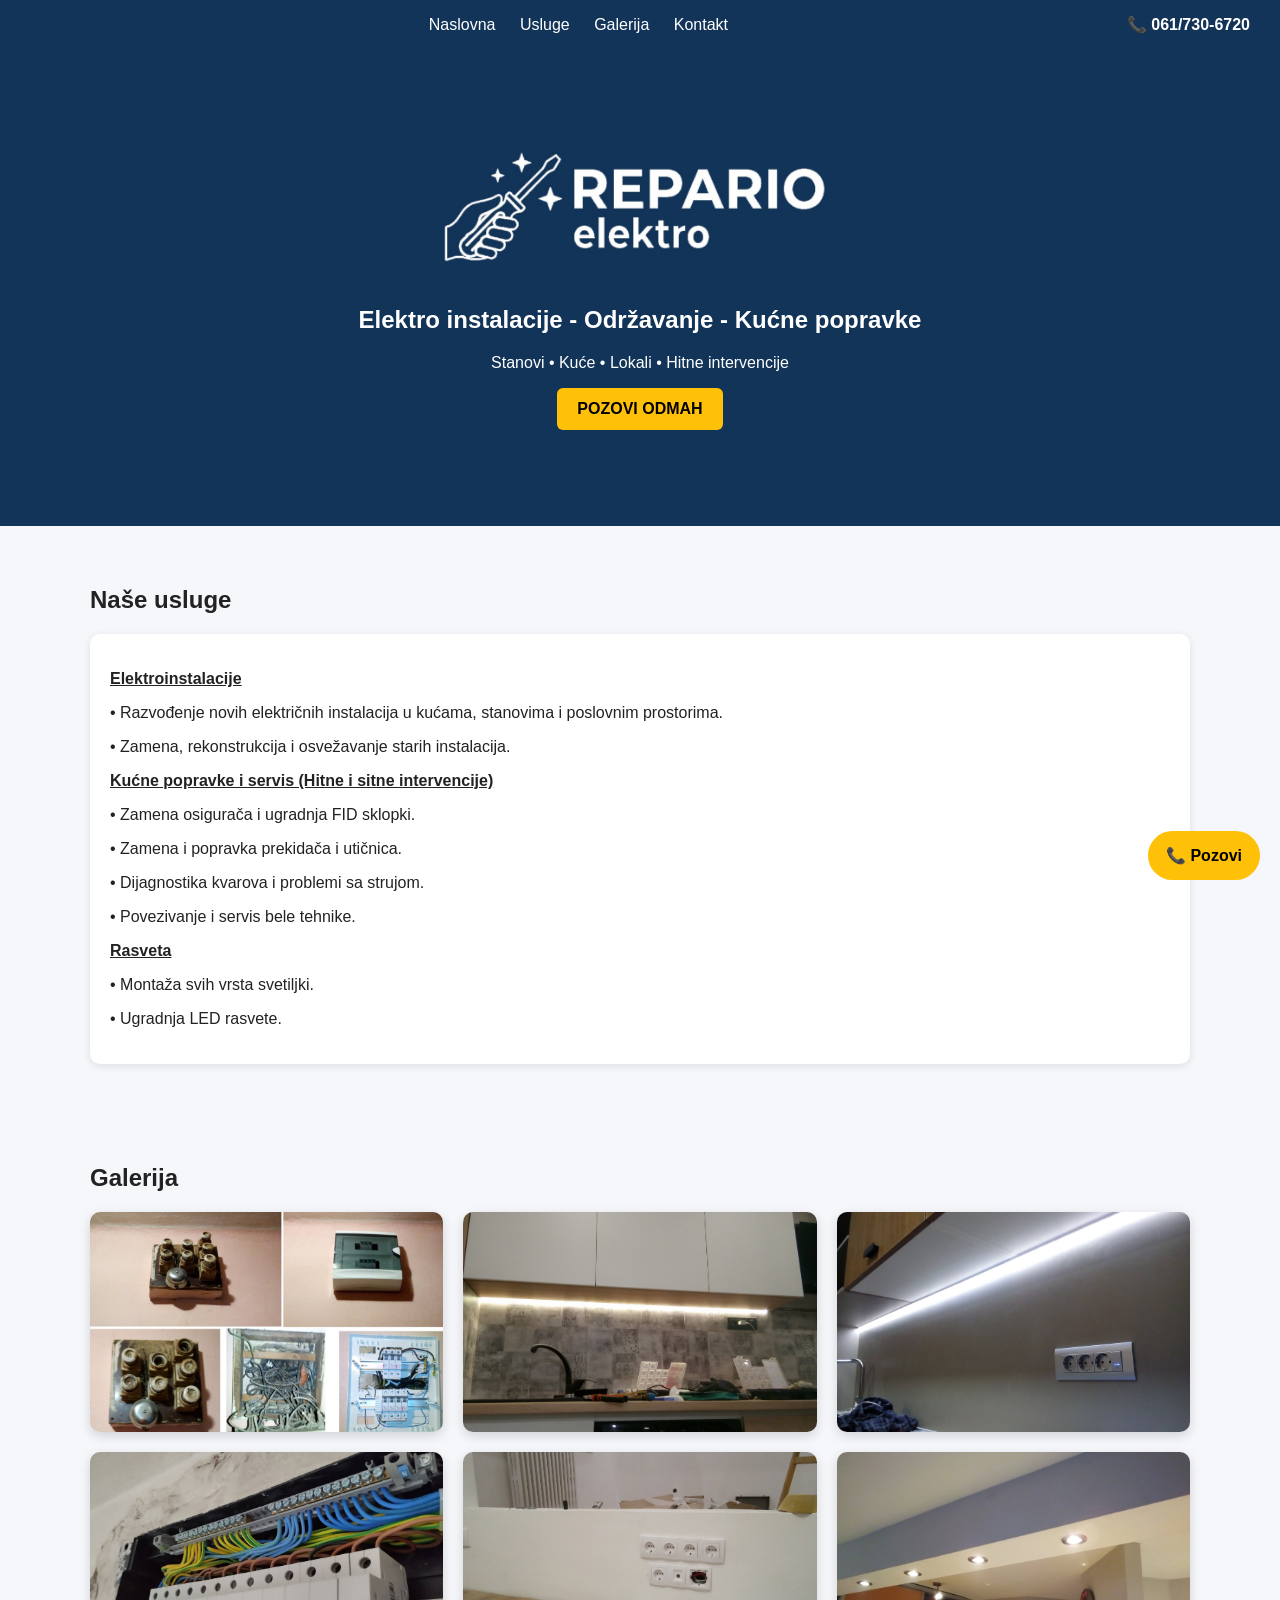
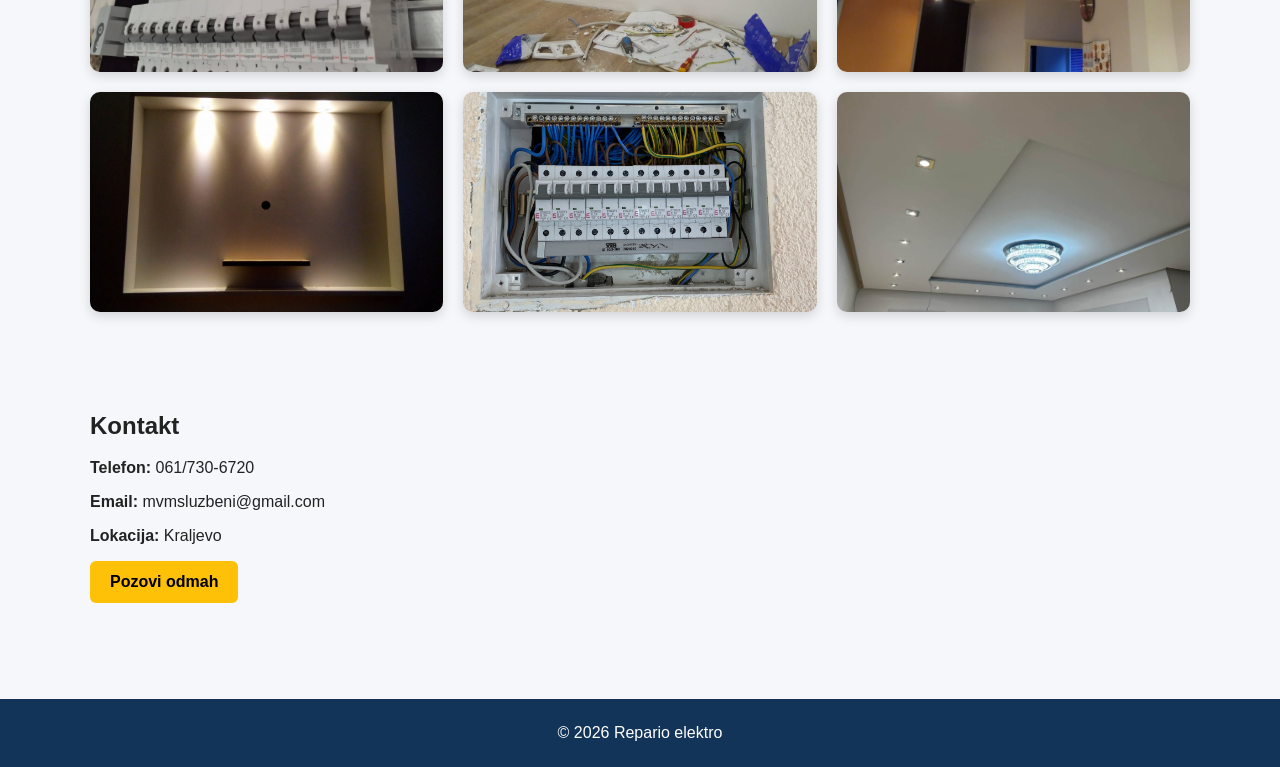
==== index.html @ f920d330 "Add files via upload" ====
<!DOCTYPE html>
<html lang="sr">
<head>
    <meta charset="utf-8">
    <meta name="viewport" content="width=device-width, initial-scale=1">
    <title>Repario elektro</title>
    <link rel="stylesheet" href="css/style.css">
</head>

<body>

<header>
    <div class="logo"></div>

    <nav>
        <a href="#pocetna">Naslovna</a>
        <a href="#usluge">Usluge</a>
        <a href="#galerija">Galerija</a>
        <a href="#kontakt">Kontakt</a>
    </nav>

    <div class="phone">
        <b>📞 061/730-6720</b>
    </div>
</header>

<section id="pocetna" class="hero">
    <img src="img/logo2.jpg" alt="Repario elektro logo" width="400">
    <h1>Elektro instalacije - Održavanje - Kućne popravke</h1>
    <p>Stanovi • Kuće • Lokali • Hitne intervencije</p>
    <p>
        <a class="btn" href="tel:+381617306720">POZOVI ODMAH</a>
    </p>
</section>

<section id="usluge" class="container">
    <h2>Naše usluge</h2>

    <div class="card">
        <p><u><b>Elektroinstalacije</b></u></p>
        <p>• Razvođenje novih električnih instalacija u kućama, stanovima i poslovnim prostorima.</p>
        <p>• Zamena, rekonstrukcija i osvežavanje starih instalacija.</p>

        <p><u><b>Kućne popravke i servis (Hitne i sitne intervencije)</b></u></p>
        <p>• Zamena osigurača i ugradnja FID sklopki.</p>
        <p>• Zamena i popravka prekidača i utičnica.</p>
        <p>• Dijagnostika kvarova i problemi sa strujom.</p>
        <p>• Povezivanje i servis bele tehnike.</p>

        <p><u><b>Rasveta</b></u></p>
        <p>• Montaža svih vrsta svetiljki.</p>
        <p>• Ugradnja LED rasvete.</p>
    </div>

    <div class="cards"></div>
</section>

<section id="galerija" class="container">
    <h2>Galerija</h2>

    <div class="gallery">
        <a href="img/Image (4).jpg" class="glightbox"><img src="img/Image (4).jpg" alt=""></a>
        <a href="img/Image (3).jpg" class="glightbox"><img src="img/Image (3).jpg" alt=""></a>
        <a href="img/Image (6).jpg" class="glightbox"><img src="img/Image (6).jpg" alt=""></a>
        <a href="img/Image (8).jpg" class="glightbox"><img src="img/Image (8).jpg" alt=""></a>
        <a href="img/Image (1).jpg" class="glightbox"><img src="img/Image (1).jpg" alt=""></a>
        <a href="img/Image (5).jpg" class="glightbox"><img src="img/Image (5).jpg" alt=""></a>
        <a href="img/Image (2).jpg" class="glightbox"><img src="img/Image (2).jpg" alt=""></a>
        <a href="img/2.jpeg" class="glightbox"><img src="img/2.jpeg" alt=""></a>
        <a href="img/1.jpeg" class="glightbox"><img src="img/1.jpeg" alt=""></a>
    </div>
</section>

<section id="kontakt" class="container">
    <h2>Kontakt</h2>

    <p><b>Telefon:</b> 061/730-6720</p>
    <p><b>Email:</b> mvmsluzbeni@gmail.com</p>
    <p><b>Lokacija:</b> Kraljevo</p>

    <p>
        <a class="btn" href="tel:+381617306720">Pozovi odmah</a>
    </p>
</section>

<footer>
    &copy; 2026 Repario elektro
</footer>

<a class="float" href="tel:+381617306720">📞 Pozovi</a>

</body>
</html>
---- css/style.css ----
body {
    font-family: Arial, sans-serif;
    margin: 0;
    background: #f5f7fa;
    color: #222;
}

/* ================= HEADER ================= */
header {
    position: sticky;
    top: 0;
    background: #123458;
    color: #fff;
    padding: 15px 30px;
    display: flex;
    justify-content: space-between;
    align-items: center;
    z-index: 1000;
}

nav a {
    color: #fff;
    margin: 0 10px;
    text-decoration: none;
}

/* ================= HERO ================= */
.hero {
    padding: 80px 20px;
    text-align: center;
    background: #123458;
    color: #fff;
}

/* ================= BUTTON ================= */
.btn {
    background: #FFC107;
    color: #000;
    padding: 12px 20px;
    border-radius: 6px;
    text-decoration: none;
    font-weight: bold;
    display: inline-block;
}

/* ================= LAYOUT ================= */
.container {
    max-width: 1100px;
    margin: auto;
    padding: 40px 20px;
}

/* ================= CARDS ================= */
.cards {
    display: grid;
    grid-template-columns: repeat(auto-fit, minmax(220px, 1fr));
    gap: 20px;
}

.card {
    background: #fff;
    padding: 20px;
    border-radius: 10px;
    box-shadow: 0 2px 8px rgba(0,0,0,.1);
}

/* ================= GALLERY ================= */
.gallery {
    display: grid;
    grid-template-columns: repeat(3, 1fr);
    gap: 20px;
}

.gallery a {
    display: block;
    overflow: hidden;
    border-radius: 10px;
    box-shadow: 0 4px 12px rgba(0,0,0,.15);
}

.gallery img {
    width: 100%;
    height: 220px;
    object-fit: cover;
    display: block;
    transition: 0.3s;
}

.gallery img:hover {
    transform: scale(1.05);
}

/* ================= PLACEHOLDER ================= */
.ph {
    height: 180px;
    background: #d8dde6;
    border-radius: 8px;
    display: flex;
    align-items: center;
    justify-content: center;
}

/* ================= FOOTER ================= */
footer {
    background: #123458;
    color: #fff;
    padding: 25px;
    text-align: center;
    margin-top: 40px;
}

/* ================= FLOAT BUTTON ================= */
.float {
    position: fixed;
    right: 20px;
    bottom: 20px;
    background: #FFC107;
    color: #000;
    padding: 15px 18px;
    border-radius: 30px;
    text-decoration: none;
    font-weight: bold;
    z-index: 999;
}

/* ================= RESPONSIVE ================= */
@media (max-width: 768px) {
    header {
        flex-direction: column;
        align-items: flex-start;
        gap: 10px;
    }

    nav {
        display: flex;
        flex-wrap: wrap;
        gap: 8px;
    }

    nav a {
        margin: 0;
    }

    .hero {
        padding: 40px 15px;
    }

    .gallery {
        grid-template-columns: 1fr;
    }

    .cards {
        grid-template-columns: 1fr;
    }

    .float {
        right: 10px;
        bottom: 10px;
        padding: 12px 14px;
    }
}

/* ================= SAFETY ================= */
img {
    max-width: 100%;
    height: auto;
}
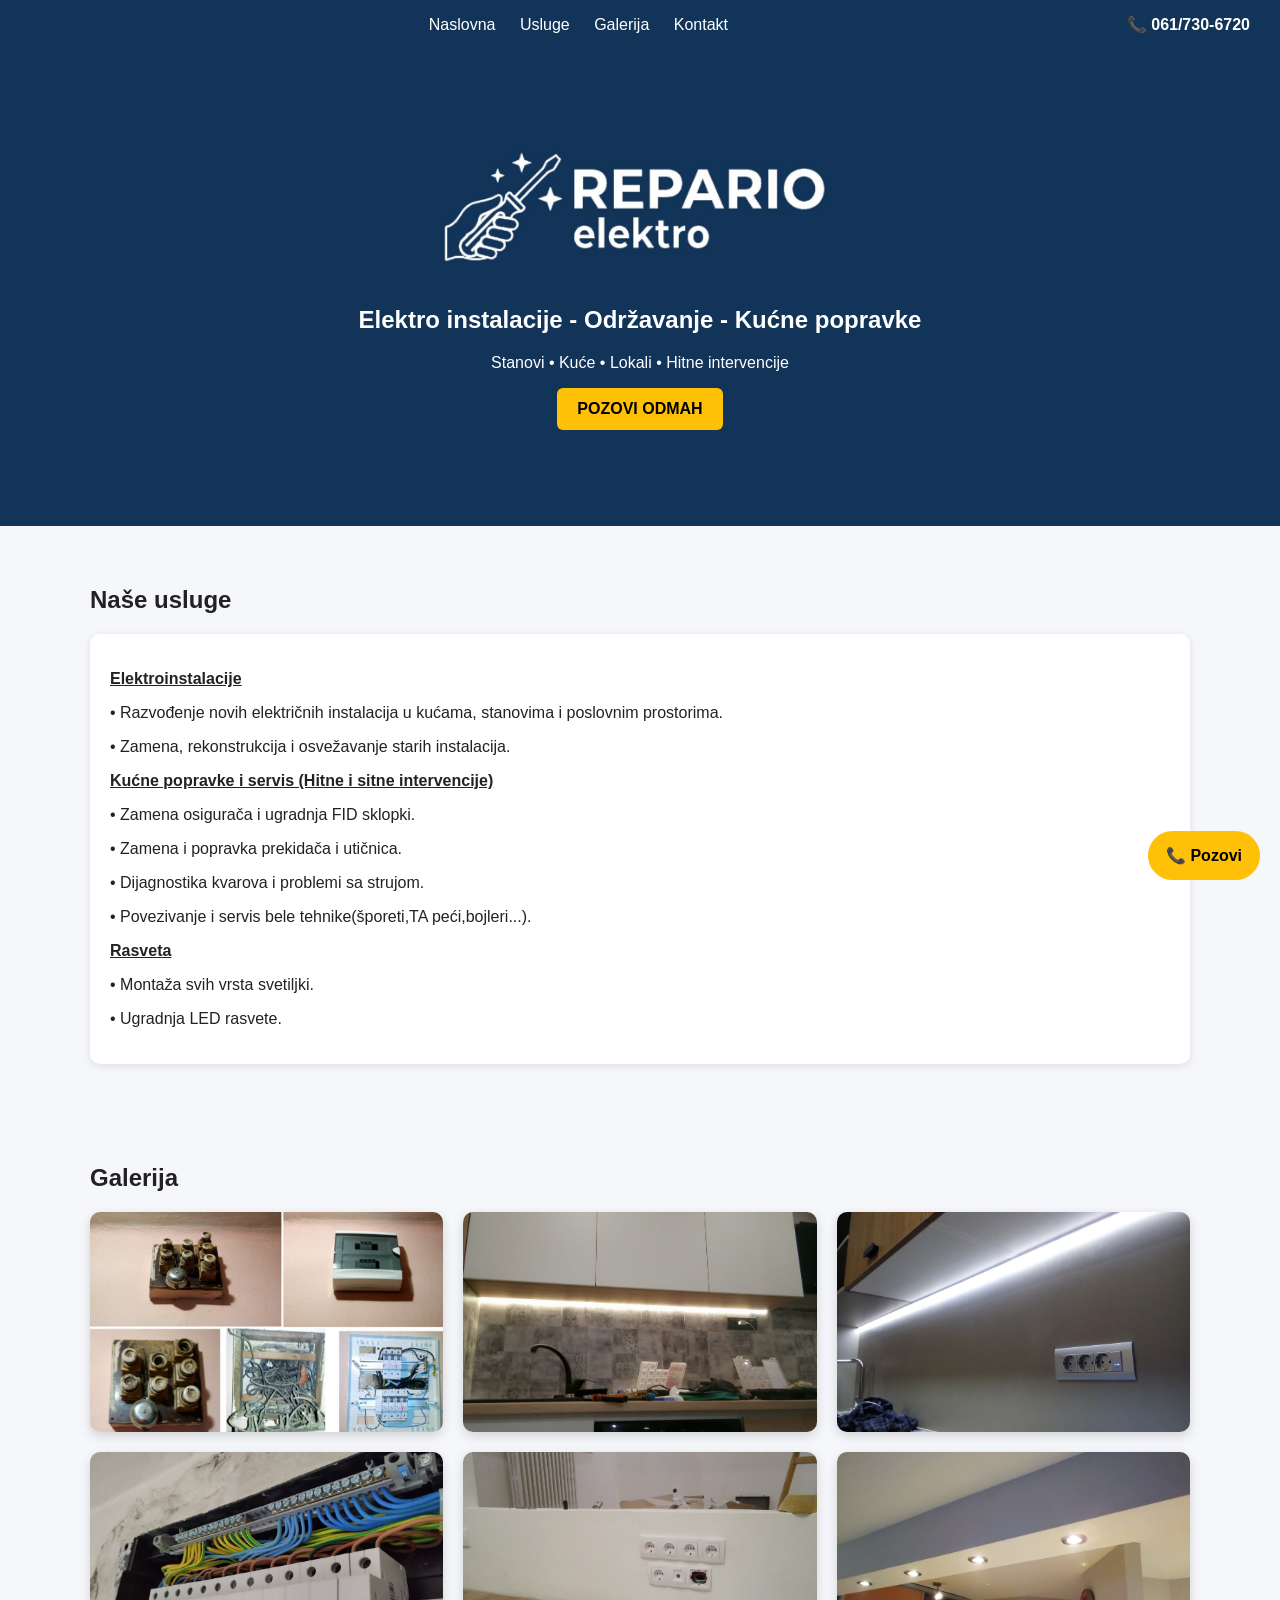
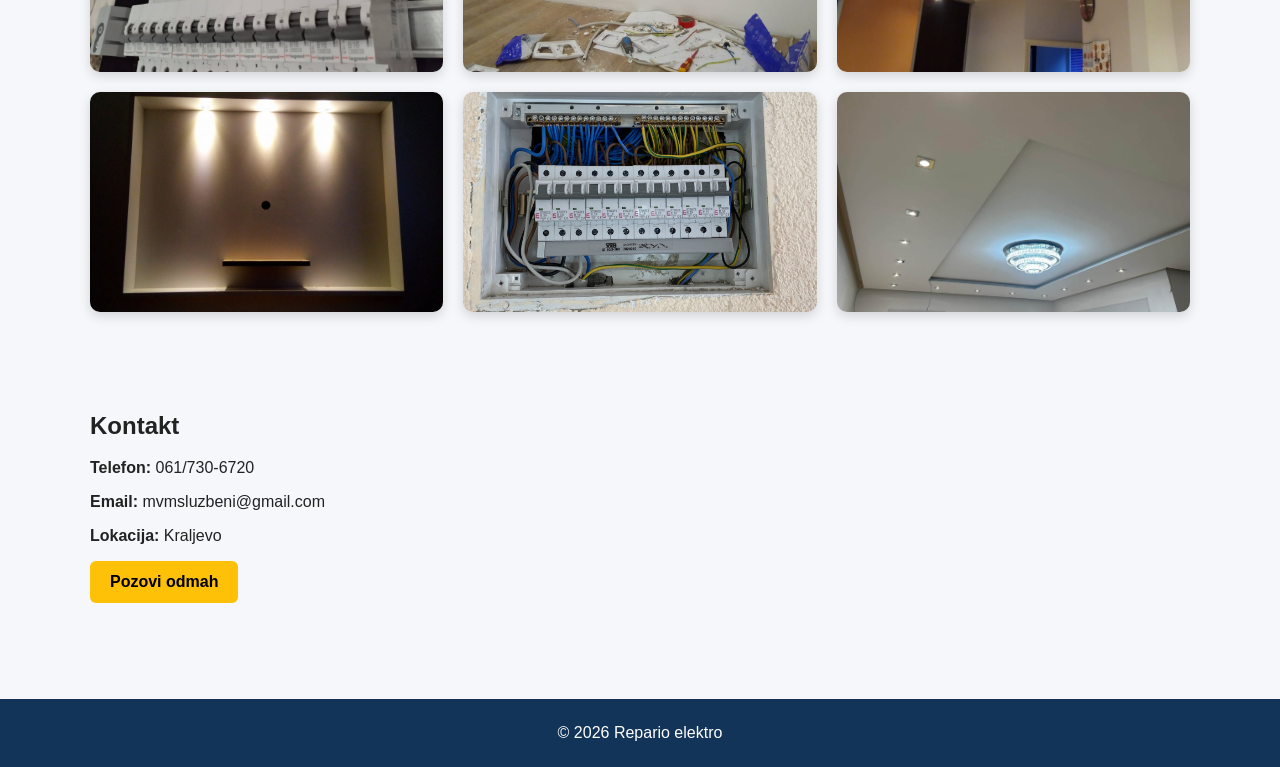
==== commit 047afb8c: "Update index.html" ====
--- a/index.html
+++ b/index.html
@@ -45,7 +45,7 @@
         <p>• Zamena osigurača i ugradnja FID sklopki.</p>
         <p>• Zamena i popravka prekidača i utičnica.</p>
         <p>• Dijagnostika kvarova i problemi sa strujom.</p>
-        <p>• Povezivanje i servis bele tehnike.</p>
+        <p>• Povezivanje i servis bele tehnike(šporeti,TA peći,bojleri...).</p>
 
         <p><u><b>Rasveta</b></u></p>
         <p>• Montaža svih vrsta svetiljki.</p>
@@ -90,4 +90,4 @@
 <a class="float" href="tel:+381617306720">📞 Pozovi</a>
 
 </body>
-</html>+</html>
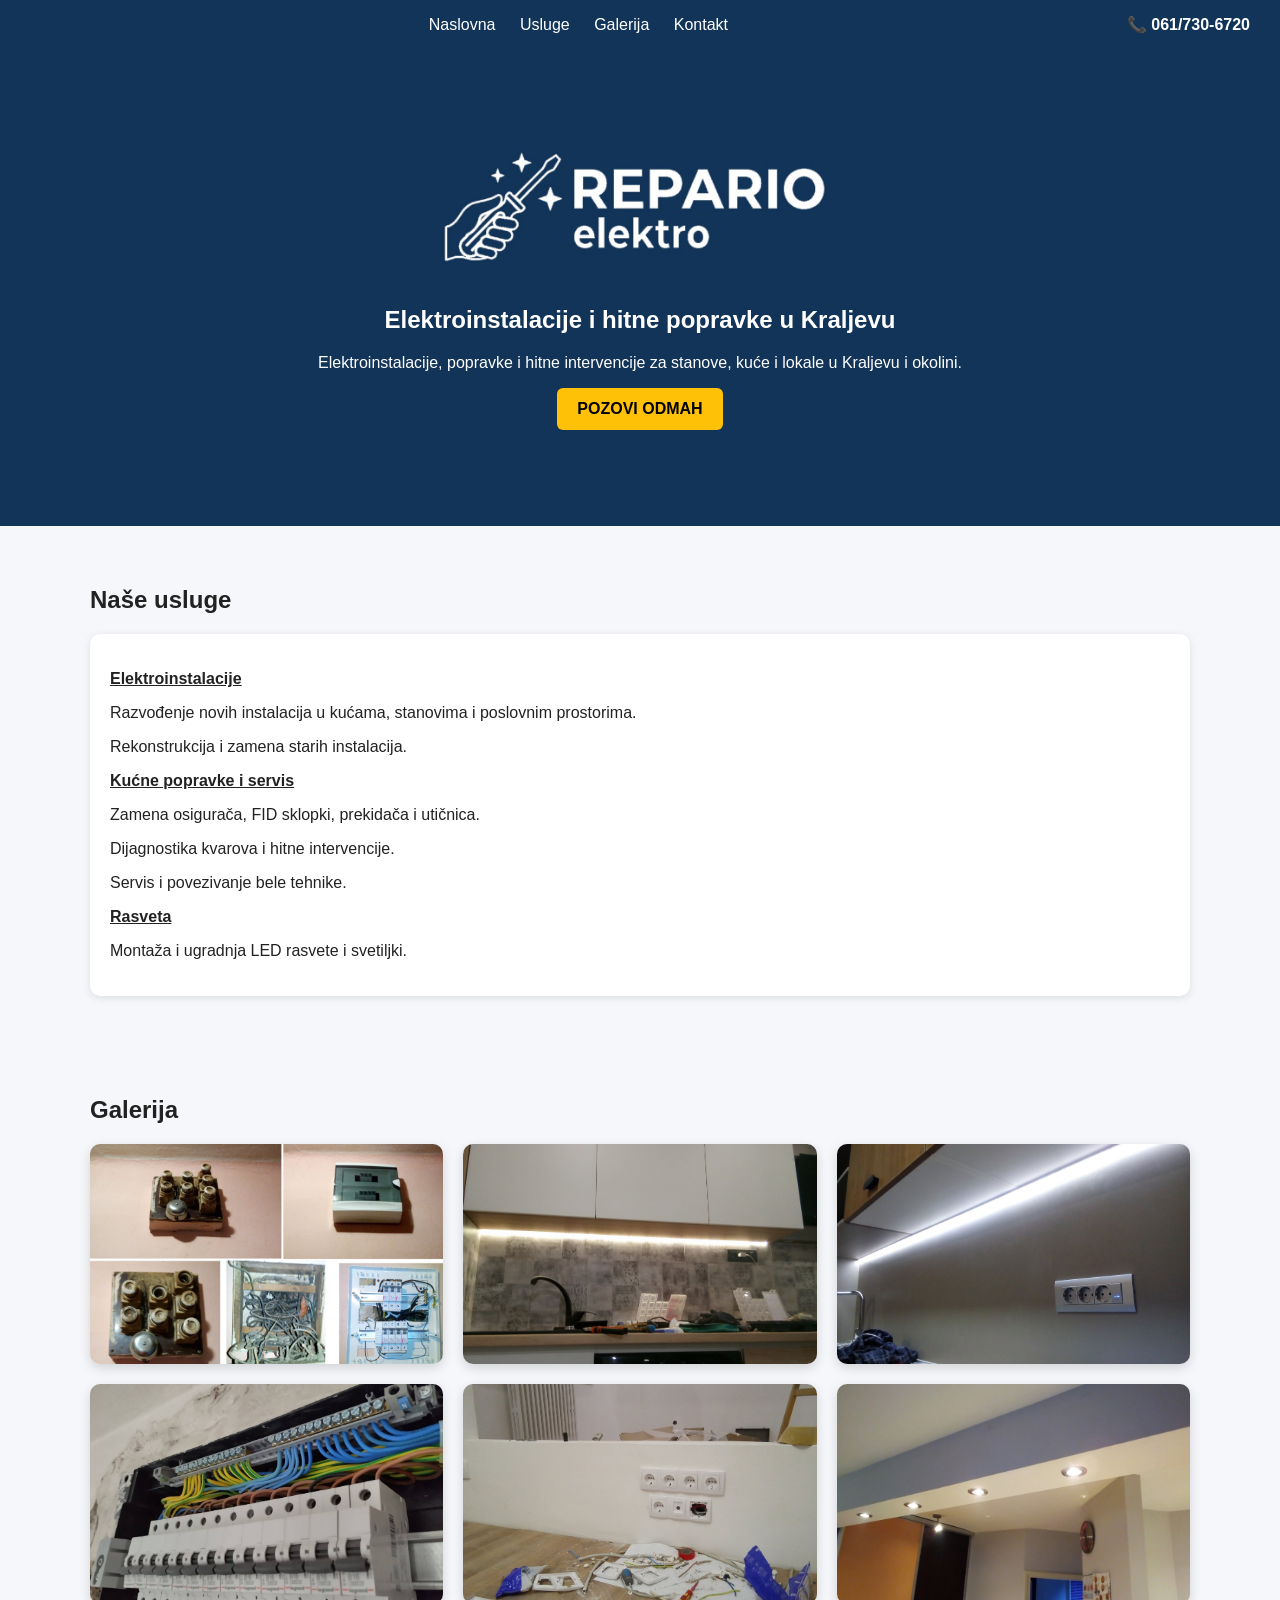
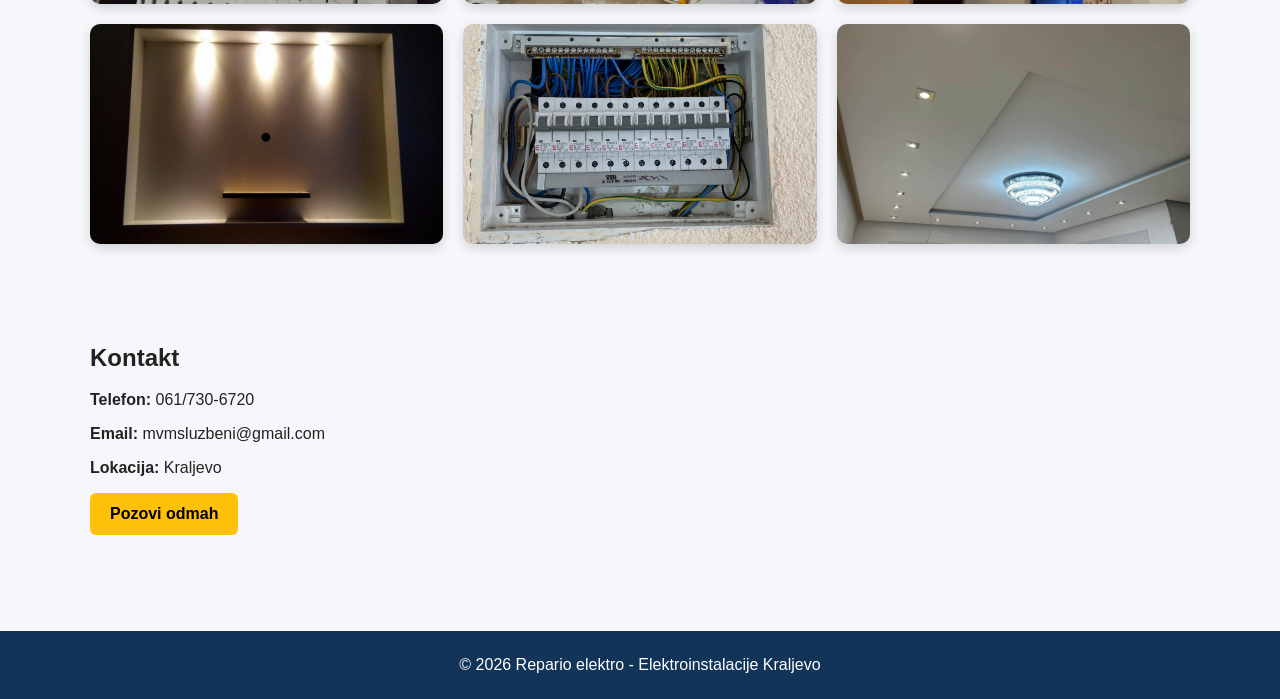
==== commit 2752a1ff: "Add files via upload" ====
--- a/index.html
+++ b/index.html
@@ -1,93 +1,116 @@
-<!DOCTYPE html>
-<html lang="sr">
-<head>
-    <meta charset="utf-8">
-    <meta name="viewport" content="width=device-width, initial-scale=1">
-    <title>Repario elektro</title>
-    <link rel="stylesheet" href="css/style.css">
-</head>
-
-<body>
-
-<header>
-    <div class="logo"></div>
-
-    <nav>
-        <a href="#pocetna">Naslovna</a>
-        <a href="#usluge">Usluge</a>
-        <a href="#galerija">Galerija</a>
-        <a href="#kontakt">Kontakt</a>
-    </nav>
-
-    <div class="phone">
-        <b>📞 061/730-6720</b>
-    </div>
-</header>
-
-<section id="pocetna" class="hero">
-    <img src="img/logo2.jpg" alt="Repario elektro logo" width="400">
-    <h1>Elektro instalacije - Održavanje - Kućne popravke</h1>
-    <p>Stanovi • Kuće • Lokali • Hitne intervencije</p>
-    <p>
-        <a class="btn" href="tel:+381617306720">POZOVI ODMAH</a>
-    </p>
-</section>
-
-<section id="usluge" class="container">
-    <h2>Naše usluge</h2>
-
-    <div class="card">
-        <p><u><b>Elektroinstalacije</b></u></p>
-        <p>• Razvođenje novih električnih instalacija u kućama, stanovima i poslovnim prostorima.</p>
-        <p>• Zamena, rekonstrukcija i osvežavanje starih instalacija.</p>
-
-        <p><u><b>Kućne popravke i servis (Hitne i sitne intervencije)</b></u></p>
-        <p>• Zamena osigurača i ugradnja FID sklopki.</p>
-        <p>• Zamena i popravka prekidača i utičnica.</p>
-        <p>• Dijagnostika kvarova i problemi sa strujom.</p>
-        <p>• Povezivanje i servis bele tehnike(šporeti,TA peći,bojleri...).</p>
-
-        <p><u><b>Rasveta</b></u></p>
-        <p>• Montaža svih vrsta svetiljki.</p>
-        <p>• Ugradnja LED rasvete.</p>
-    </div>
-
-    <div class="cards"></div>
-</section>
-
-<section id="galerija" class="container">
-    <h2>Galerija</h2>
-
-    <div class="gallery">
-        <a href="img/Image (4).jpg" class="glightbox"><img src="img/Image (4).jpg" alt=""></a>
-        <a href="img/Image (3).jpg" class="glightbox"><img src="img/Image (3).jpg" alt=""></a>
-        <a href="img/Image (6).jpg" class="glightbox"><img src="img/Image (6).jpg" alt=""></a>
-        <a href="img/Image (8).jpg" class="glightbox"><img src="img/Image (8).jpg" alt=""></a>
-        <a href="img/Image (1).jpg" class="glightbox"><img src="img/Image (1).jpg" alt=""></a>
-        <a href="img/Image (5).jpg" class="glightbox"><img src="img/Image (5).jpg" alt=""></a>
-        <a href="img/Image (2).jpg" class="glightbox"><img src="img/Image (2).jpg" alt=""></a>
-        <a href="img/2.jpeg" class="glightbox"><img src="img/2.jpeg" alt=""></a>
-        <a href="img/1.jpeg" class="glightbox"><img src="img/1.jpeg" alt=""></a>
-    </div>
-</section>
-
-<section id="kontakt" class="container">
-    <h2>Kontakt</h2>
-
-    <p><b>Telefon:</b> 061/730-6720</p>
-    <p><b>Email:</b> mvmsluzbeni@gmail.com</p>
-    <p><b>Lokacija:</b> Kraljevo</p>
-
-    <p>
-        <a class="btn" href="tel:+381617306720">Pozovi odmah</a>
-    </p>
-</section>
-
-<footer>
-    &copy; 2026 Repario elektro
-</footer>
-
-<a class="float" href="tel:+381617306720">📞 Pozovi</a>
-
-</body>
-</html>
+<!DOCTYPE html>
+<html lang="sr">
+<head>
+    <meta charset="utf-8">
+    <meta name="viewport" content="width=device-width, initial-scale=1">
+
+    <title>Repario Elektro | Elektroinstalacije, popravke i hitne intervencije Kraljevo</title>
+
+    <meta name="description" content="Repario Elektro pruža elektroinstalacije, popravke i hitne intervencije u Kraljevu i okolini. Brz i pouzdan servis za stanove, kuće i lokale.">
+
+    <meta name="keywords" content="električar Kraljevo, elektroinstalacije, popravka struje, hitne intervencije, elektro servis, zamena osigurača, rasveta">
+
+    <meta name="robots" content="index, follow">
+
+    <link rel="canonical" href="https://cvele100.github.io/Repario/">
+
+    <!-- Open Graph -->
+    <meta property="og:type" content="website">
+    <meta property="og:title" content="Repario Elektro - Kraljevo">
+    <meta property="og:description" content="Elektroinstalacije, popravke i hitne intervencije u Kraljevu i okolini.">
+    <meta property="og:url" content="https://cvele100.github.io/Repario/">
+    <meta property="og:image" content="https://cvele100.github.io/Repario/img/logo2.jpg">
+
+    <!-- Twitter -->
+    <meta name="twitter:card" content="summary_large_image">
+
+    <!-- Theme -->
+    <meta name="theme-color" content="#123458">
+
+    <link rel="stylesheet" href="css/style.css">
+</head>
+
+<body>
+
+<header>
+    <div class="logo"></div>
+
+    <nav>
+        <a href="#pocetna">Naslovna</a>
+        <a href="#usluge">Usluge</a>
+        <a href="#galerija">Galerija</a>
+        <a href="#kontakt">Kontakt</a>
+    </nav>
+
+    <div class="phone">
+        <b>📞 061/730-6720</b>
+    </div>
+</header>
+
+<section id="pocetna" class="hero">
+    <img src="img/logo2.jpg" alt="Repario elektro logo" width="400">
+
+    <h1>Elektroinstalacije i hitne popravke u Kraljevu</h1>
+
+    <p>Elektroinstalacije, popravke i hitne intervencije za stanove, kuće i lokale u Kraljevu i okolini.</p>
+
+    <p>
+        <a class="btn" href="tel:+381617306720">POZOVI ODMAH</a>
+    </p>
+</section>
+
+<section id="usluge" class="container">
+    <h2>Naše usluge</h2>
+
+    <div class="card">
+        <p><u><b>Elektroinstalacije</b></u></p>
+        <p>Razvođenje novih instalacija u kućama, stanovima i poslovnim prostorima.</p>
+        <p>Rekonstrukcija i zamena starih instalacija.</p>
+
+        <p><u><b>Kućne popravke i servis</b></u></p>
+        <p>Zamena osigurača, FID sklopki, prekidača i utičnica.</p>
+        <p>Dijagnostika kvarova i hitne intervencije.</p>
+        <p>Servis i povezivanje bele tehnike.</p>
+
+        <p><u><b>Rasveta</b></u></p>
+        <p>Montaža i ugradnja LED rasvete i svetiljki.</p>
+    </div>
+</section>
+
+<section id="galerija" class="container">
+    <h2>Galerija</h2>
+
+    <div class="gallery">
+        <a href="img/Image (4).jpg" class="glightbox"><img src="img/Image (4).jpg" alt="elektro radovi"></a>
+        <a href="img/Image (3).jpg" class="glightbox"><img src="img/Image (3).jpg" alt="električarski posao"></a>
+        <a href="img/Image (6).jpg" class="glightbox"><img src="img/Image (6).jpg" alt="instalacije"></a>
+        <a href="img/Image (8).jpg" class="glightbox"><img src="img/Image (8).jpg" alt="popravka struje"></a>
+        <a href="img/Image (1).jpg" class="glightbox"><img src="img/Image (1).jpg" alt="električar Kraljevo"></a>
+        <a href="img/Image (5).jpg" class="glightbox"><img src="img/Image (5).jpg" alt="radovi"></a>
+        <a href="img/Image (2).jpg" class="glightbox"><img src="img/Image (2).jpg" alt="servis"></a>
+        <a href="img/2.jpeg" class="glightbox"><img src="img/2.jpeg" alt="elektro instalacije"></a>
+        <a href="img/1.jpeg" class="glightbox"><img src="img/1.jpeg" alt="popravka"></a>
+    </div>
+</section>
+
+<section id="kontakt" class="container">
+    <h2>Kontakt</h2>
+
+    <p><b>Telefon:</b> 061/730-6720</p>
+    <p><b>Email:</b> mvmsluzbeni@gmail.com</p>
+    <p><b>Lokacija:</b> Kraljevo</p>
+
+    <p>
+        <a class="btn" href="tel:+381617306720">Pozovi odmah</a>
+    </p>
+</section>
+
+<footer>
+    &copy; 2026 Repario elektro - Elektroinstalacije Kraljevo
+</footer>
+
+<!-- SEO signal -->
+<a href="https://cvele100.github.io/Repario/" style="display:none;">Repario elektro Kraljevo</a>
+
+</body>
+</html>
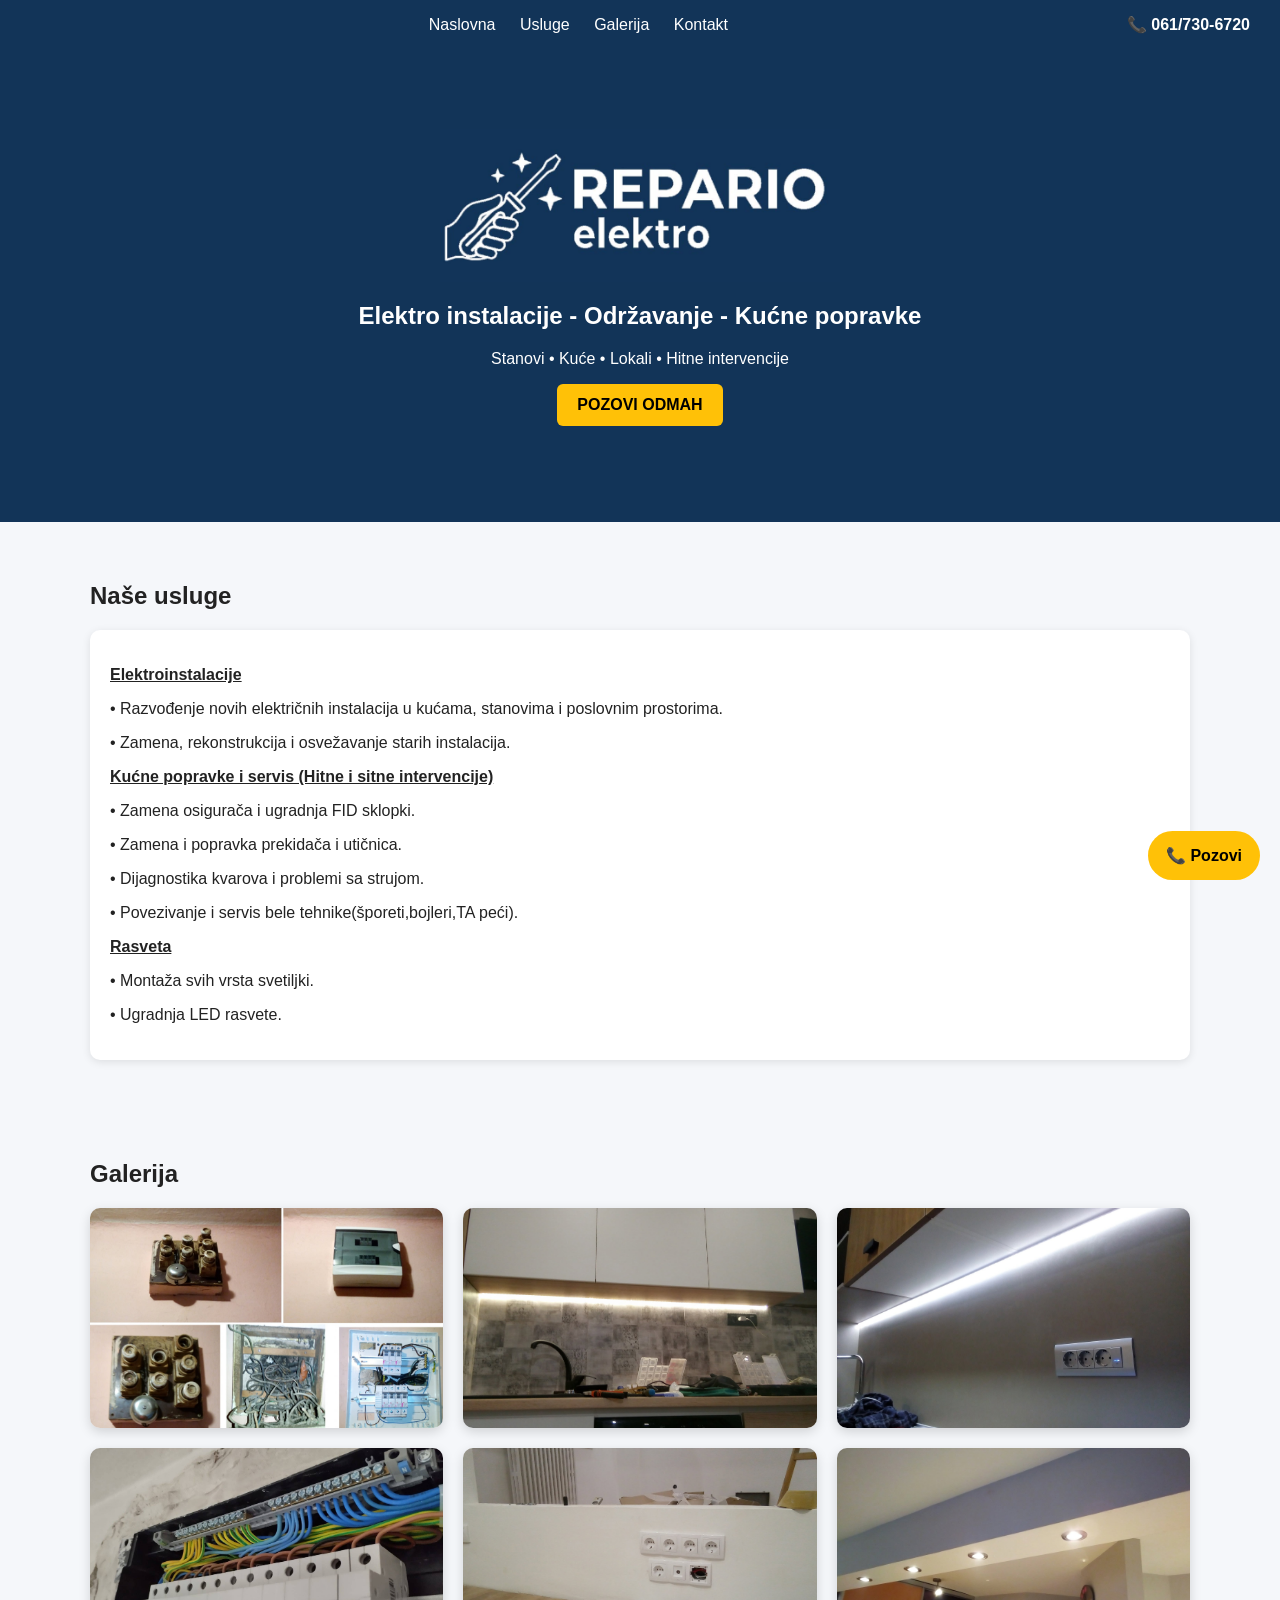
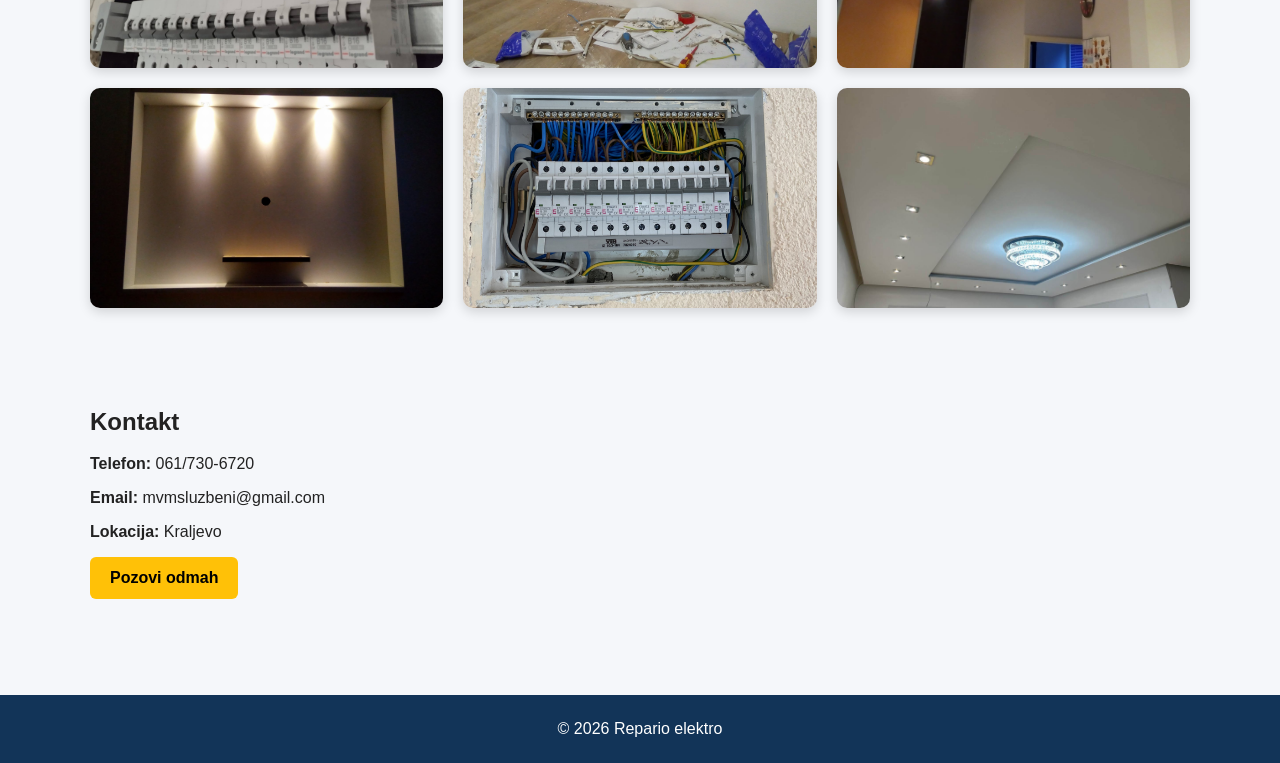
==== commit 20379939: "Add files via upload" ====
--- a/index.html
+++ b/index.html
@@ -1,116 +1,118 @@
-<!DOCTYPE html>
-<html lang="sr">
-<head>
-    <meta charset="utf-8">
-    <meta name="viewport" content="width=device-width, initial-scale=1">
-
-    <title>Repario Elektro | Elektroinstalacije, popravke i hitne intervencije Kraljevo</title>
-
-    <meta name="description" content="Repario Elektro pruža elektroinstalacije, popravke i hitne intervencije u Kraljevu i okolini. Brz i pouzdan servis za stanove, kuće i lokale.">
-
-    <meta name="keywords" content="električar Kraljevo, elektroinstalacije, popravka struje, hitne intervencije, elektro servis, zamena osigurača, rasveta">
-
-    <meta name="robots" content="index, follow">
-
-    <link rel="canonical" href="https://cvele100.github.io/Repario/">
-
-    <!-- Open Graph -->
-    <meta property="og:type" content="website">
-    <meta property="og:title" content="Repario Elektro - Kraljevo">
-    <meta property="og:description" content="Elektroinstalacije, popravke i hitne intervencije u Kraljevu i okolini.">
-    <meta property="og:url" content="https://cvele100.github.io/Repario/">
-    <meta property="og:image" content="https://cvele100.github.io/Repario/img/logo2.jpg">
-
-    <!-- Twitter -->
-    <meta name="twitter:card" content="summary_large_image">
-
-    <!-- Theme -->
-    <meta name="theme-color" content="#123458">
-
-    <link rel="stylesheet" href="css/style.css">
-</head>
-
-<body>
-
-<header>
-    <div class="logo"></div>
-
-    <nav>
-        <a href="#pocetna">Naslovna</a>
-        <a href="#usluge">Usluge</a>
-        <a href="#galerija">Galerija</a>
-        <a href="#kontakt">Kontakt</a>
-    </nav>
-
-    <div class="phone">
-        <b>📞 061/730-6720</b>
-    </div>
-</header>
-
-<section id="pocetna" class="hero">
-    <img src="img/logo2.jpg" alt="Repario elektro logo" width="400">
-
-    <h1>Elektroinstalacije i hitne popravke u Kraljevu</h1>
-
-    <p>Elektroinstalacije, popravke i hitne intervencije za stanove, kuće i lokale u Kraljevu i okolini.</p>
-
-    <p>
-        <a class="btn" href="tel:+381617306720">POZOVI ODMAH</a>
-    </p>
-</section>
-
-<section id="usluge" class="container">
-    <h2>Naše usluge</h2>
-
-    <div class="card">
-        <p><u><b>Elektroinstalacije</b></u></p>
-        <p>Razvođenje novih instalacija u kućama, stanovima i poslovnim prostorima.</p>
-        <p>Rekonstrukcija i zamena starih instalacija.</p>
-
-        <p><u><b>Kućne popravke i servis</b></u></p>
-        <p>Zamena osigurača, FID sklopki, prekidača i utičnica.</p>
-        <p>Dijagnostika kvarova i hitne intervencije.</p>
-        <p>Servis i povezivanje bele tehnike.</p>
-
-        <p><u><b>Rasveta</b></u></p>
-        <p>Montaža i ugradnja LED rasvete i svetiljki.</p>
-    </div>
-</section>
-
-<section id="galerija" class="container">
-    <h2>Galerija</h2>
-
-    <div class="gallery">
-        <a href="img/Image (4).jpg" class="glightbox"><img src="img/Image (4).jpg" alt="elektro radovi"></a>
-        <a href="img/Image (3).jpg" class="glightbox"><img src="img/Image (3).jpg" alt="električarski posao"></a>
-        <a href="img/Image (6).jpg" class="glightbox"><img src="img/Image (6).jpg" alt="instalacije"></a>
-        <a href="img/Image (8).jpg" class="glightbox"><img src="img/Image (8).jpg" alt="popravka struje"></a>
-        <a href="img/Image (1).jpg" class="glightbox"><img src="img/Image (1).jpg" alt="električar Kraljevo"></a>
-        <a href="img/Image (5).jpg" class="glightbox"><img src="img/Image (5).jpg" alt="radovi"></a>
-        <a href="img/Image (2).jpg" class="glightbox"><img src="img/Image (2).jpg" alt="servis"></a>
-        <a href="img/2.jpeg" class="glightbox"><img src="img/2.jpeg" alt="elektro instalacije"></a>
-        <a href="img/1.jpeg" class="glightbox"><img src="img/1.jpeg" alt="popravka"></a>
-    </div>
-</section>
-
-<section id="kontakt" class="container">
-    <h2>Kontakt</h2>
-
-    <p><b>Telefon:</b> 061/730-6720</p>
-    <p><b>Email:</b> mvmsluzbeni@gmail.com</p>
-    <p><b>Lokacija:</b> Kraljevo</p>
-
-    <p>
-        <a class="btn" href="tel:+381617306720">Pozovi odmah</a>
-    </p>
-</section>
-
-<footer>
-    &copy; 2026 Repario elektro - Elektroinstalacije Kraljevo
-</footer>
-
-<!-- SEO signal -->
-<a href="https://cvele100.github.io/Repario/" style="display:none;">Repario elektro Kraljevo</a>
-
-</body>
+<html lang="sr">
+<head>
+    <meta charset="utf-8">
+    <meta name="viewport" content="width=device-width, initial-scale=1">
+
+    <title>Repario Elektro | Elektroinstalacije, popravke i hitne intervencije Kraljevo</title>
+
+    <meta name="description" content="Repario Elektro - elektroinstalacije, popravke i hitne intervencije u Kraljevu i okolini. Brz i pouzdan servis za stanove, kuće i lokale.">
+
+    <meta name="keywords" content="električar Kraljevo, elektroinstalacije, popravka, hitne intervencije, elektro servis, zamena osigurača, rasveta">
+
+    <meta name="robots" content="index, follow">
+
+    <link rel="canonical" href="https://cvele100.github.io/Repario/">
+
+    <!-- Open Graph -->
+    <meta property="og:type" content="website">
+    <meta property="og:title" content="Repario Elektro - Kraljevo">
+    <meta property="og:description" content="Elektroinstalacije, popravke i hitne intervencije u Kraljevu i okolini.">
+    <meta property="og:url" content="https://cvele100.github.io/Repario/">
+    <meta property="og:image" content="https://cvele100.github.io/Repario/img/logo2.jpg">
+
+    <!-- Twitter -->
+    <meta name="twitter:card" content="summary_large_image">
+
+    <!-- Theme -->
+    <meta name="theme-color" content="#123458">
+
+    <link rel="stylesheet" href="css/style.css">
+</head>
+
+<body>
+
+<header>
+    <div class="logo"></div>
+
+    <nav>
+        <a href="#pocetna">Naslovna</a>
+        <a href="#usluge">Usluge</a>
+        <a href="#galerija">Galerija</a>
+        <a href="#kontakt">Kontakt</a>
+    </nav>
+
+    <div class="phone">
+        <b>📞 061/730-6720</b>
+    </div>
+</header>
+
+<section id="pocetna" class="hero">
+    <img src="img/logo2.jpg" alt="Repario elektro logo" width="400">
+    <h1>Elektro instalacije - Održavanje - Kućne popravke</h1>
+    <p>Stanovi • Kuće • Lokali • Hitne intervencije</p>
+    <p>
+        <a class="btn" href="tel:+381617306720">POZOVI ODMAH</a>
+    </p>
+</section>
+
+<section id="usluge" class="container">
+    <h2>Naše usluge</h2>
+
+    <div class="card">
+        <p><u><b>Elektroinstalacije</b></u></p>
+        <p>• Razvođenje novih električnih instalacija u kućama, stanovima i poslovnim prostorima.</p>
+        <p>• Zamena, rekonstrukcija i osvežavanje starih instalacija.</p>
+
+        <p><u><b>Kućne popravke i servis (Hitne i sitne intervencije)</b></u></p>
+        <p>• Zamena osigurača i ugradnja FID sklopki.</p>
+        <p>• Zamena i popravka prekidača i utičnica.</p>
+        <p>• Dijagnostika kvarova i problemi sa strujom.</p>
+        <p>• Povezivanje i servis bele tehnike(šporeti,bojleri,TA peći).</p>
+
+        <p><u><b>Rasveta</b></u></p>
+        <p>• Montaža svih vrsta svetiljki.</p>
+        <p>• Ugradnja LED rasvete.</p>
+    </div>
+
+    <div class="cards"></div>
+</section>
+
+<section id="galerija" class="container">
+    <h2>Galerija</h2>
+
+    <div class="gallery">
+        <a href="img/Image (4).jpg" class="glightbox"><img src="img/Image (4).jpg" alt=""></a>
+        <a href="img/Image (3).jpg" class="glightbox"><img src="img/Image (3).jpg" alt=""></a>
+        <a href="img/Image (6).jpg" class="glightbox"><img src="img/Image (6).jpg" alt=""></a>
+        <a href="img/Image (8).jpg" class="glightbox"><img src="img/Image (8).jpg" alt=""></a>
+        <a href="img/Image (1).jpg" class="glightbox"><img src="img/Image (1).jpg" alt=""></a>
+        <a href="img/Image (5).jpg" class="glightbox"><img src="img/Image (5).jpg" alt=""></a>
+        <a href="img/Image (2).jpg" class="glightbox"><img src="img/Image (2).jpg" alt=""></a>
+        <a href="img/2.jpeg" class="glightbox"><img src="img/2.jpeg" alt=""></a>
+        <a href="img/1.jpeg" class="glightbox"><img src="img/1.jpeg" alt=""></a>
+    </div>
+</section>
+
+<section id="kontakt" class="container">
+    <h2>Kontakt</h2>
+
+    <p><b>Telefon:</b> 061/730-6720</p>
+    <p><b>Email:</b> mvmsluzbeni@gmail.com</p>
+    <p><b>Lokacija:</b> Kraljevo</p>
+
+    <p>
+        <a class="btn" href="tel:+381617306720">Pozovi odmah</a>
+    </p>
+</section>
+
+<footer>
+    &copy; 2026 Repario elektro
+</footer>
+
+<!-- SEO signal -->
+<a href="https://cvele100.github.io/Repario/" style="display:none;">Repario elektro Kraljevo</a>
+
+<a class="float" href="tel:+381617306720">📞 Pozovi</a>
+
+</body>
 </html>
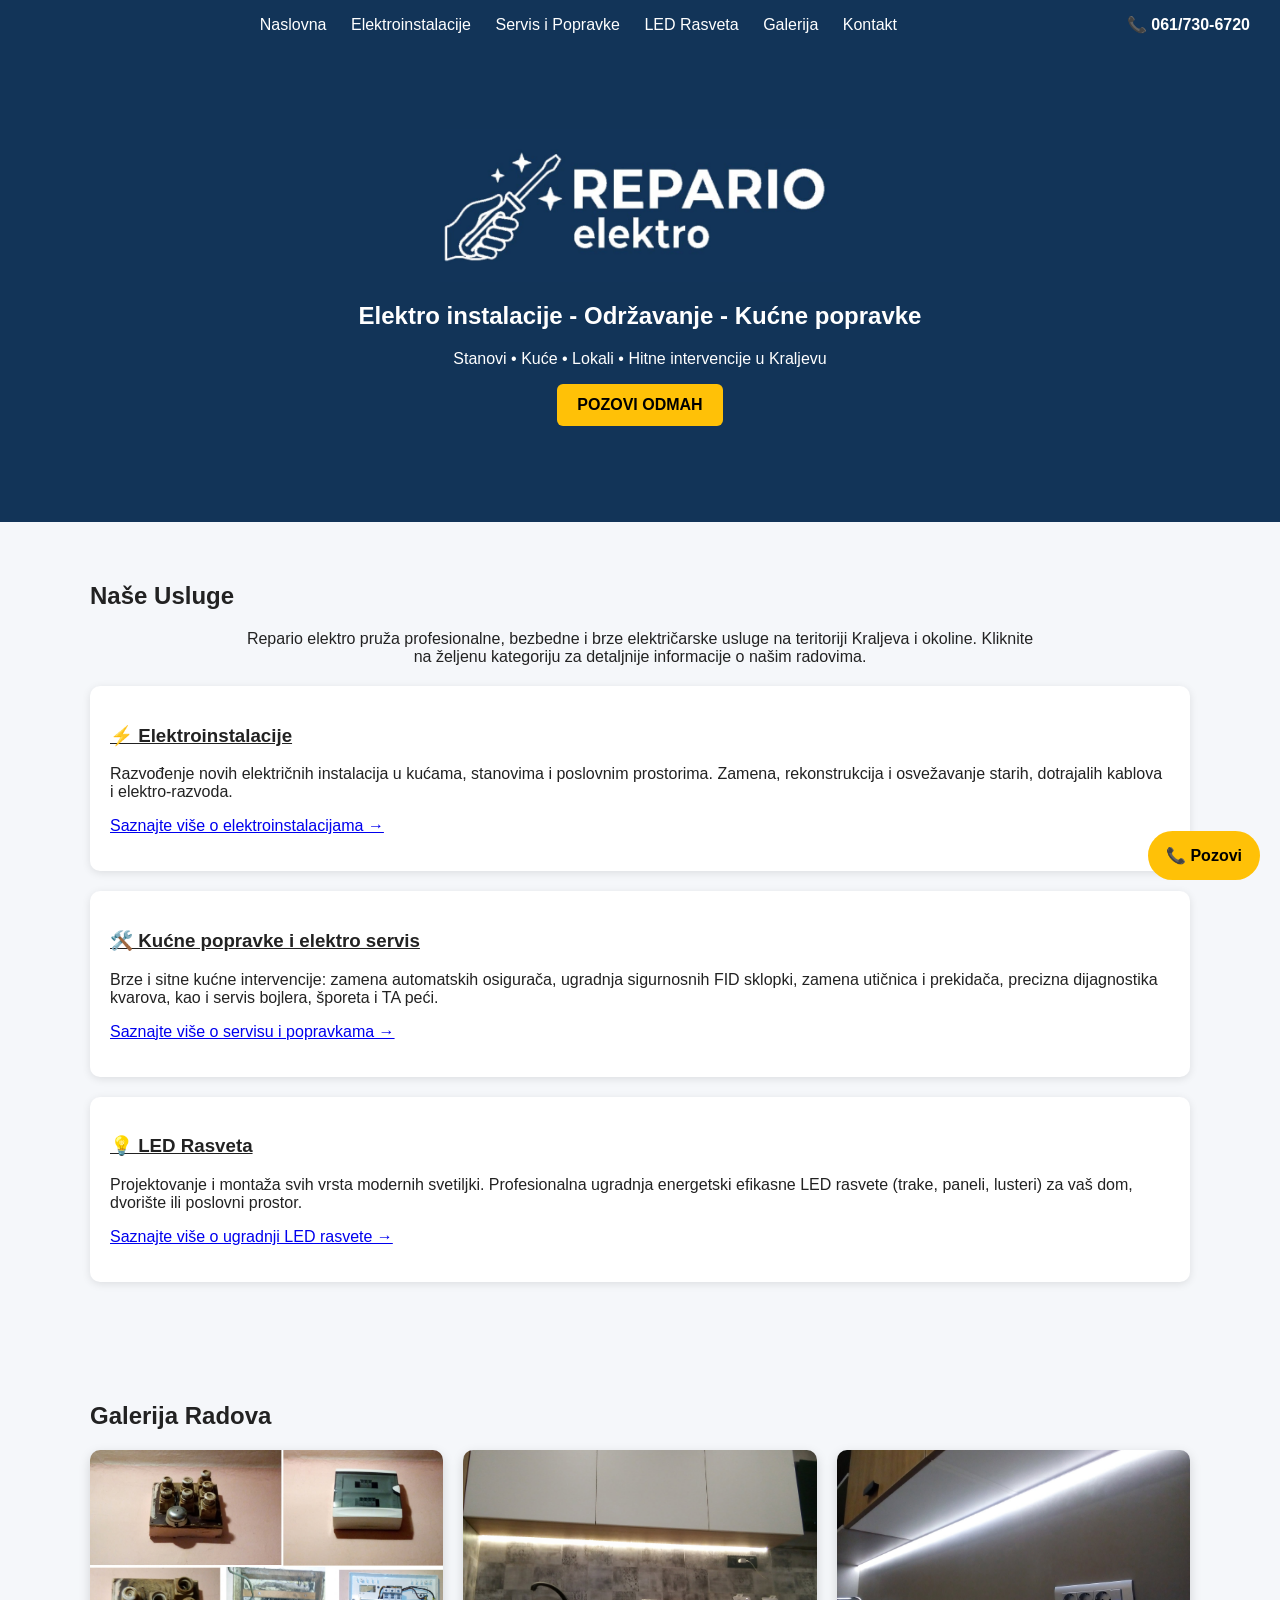
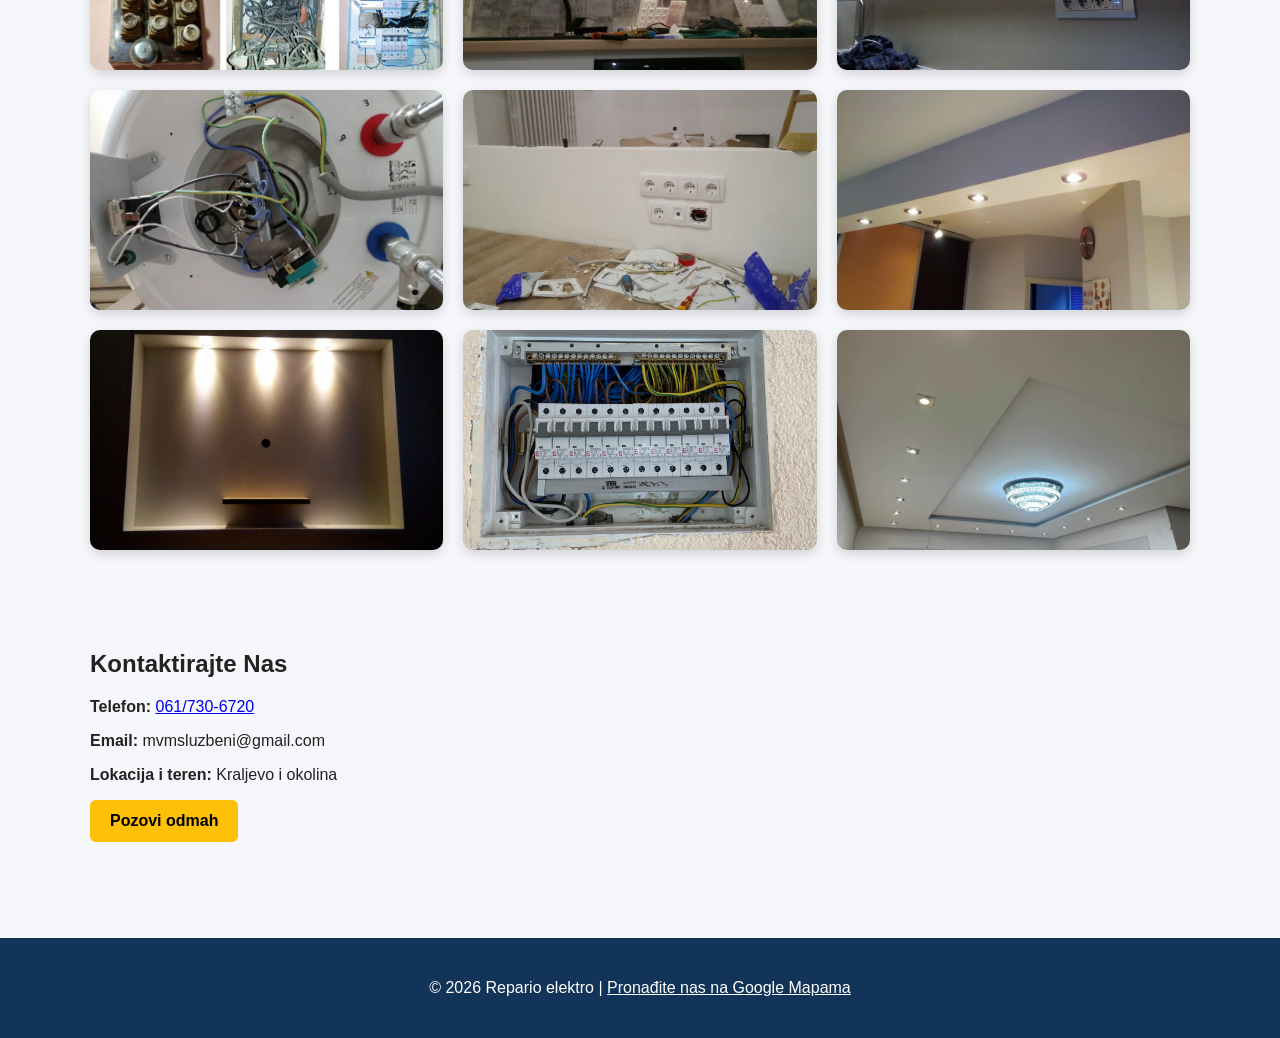
==== commit 4456b4aa: "Add files via upload" ====
--- a/index.html
+++ b/index.html
@@ -3,20 +3,18 @@
     <meta charset="utf-8">
     <meta name="viewport" content="width=device-width, initial-scale=1">
 
-    <title>Repario Elektro | Elektroinstalacije, popravke i hitne intervencije Kraljevo</title>
+    <title>Repario Elektro Kraljevo | Električar | Elektroinstalacije i Popravke</title>
 
-    <meta name="description" content="Repario Elektro - elektroinstalacije, popravke i hitne intervencije u Kraljevu i okolini. Brz i pouzdan servis za stanove, kuće i lokale.">
-
-    <meta name="keywords" content="električar Kraljevo, elektroinstalacije, popravka, hitne intervencije, elektro servis, zamena osigurača, rasveta">
-
+    <meta name="description" content="Trebate pouzdanog električara u Kraljevu? Repario Elektro nudi profesionalne elektroinstalacije, hitne popravke, servis bojlera i ugradnju LED rasvete.">
+    <meta name="keywords" content="električar Kraljevo, elektroinstalacije, popravka bojlera, led rasveta kraljevo, hitne intervencije, zamena osigurača, fid sklopka">
     <meta name="robots" content="index, follow">
 
     <link rel="canonical" href="https://cvele100.github.io/Repario/">
 
     <!-- Open Graph -->
     <meta property="og:type" content="website">
-    <meta property="og:title" content="Repario Elektro - Kraljevo">
-    <meta property="og:description" content="Elektroinstalacije, popravke i hitne intervencije u Kraljevu i okolini.">
+    <meta property="og:title" content="Repario Elektro - Električar Kraljevo">
+    <meta property="og:description" content="Elektroinstalacije, popravke i hitne intervencije u Kraljevu i okolini. Brz dolazak na adresu.">
     <meta property="og:url" content="https://cvele100.github.io/Repario/">
     <meta property="og:image" content="https://cvele100.github.io/Repario/img/logo2.jpg">
 
@@ -27,6 +25,46 @@
     <meta name="theme-color" content="#123458">
 
     <link rel="stylesheet" href="css/style.css">
+
+    <!-- JSON-LD Lokalni Biznis SEO -->
+    <script type="application/ld+json">
+    {
+      "@context": "https://schema.org",
+      "@type": "Electrician",
+      "name": "Repario elektro",
+      "image": "https://cvele100.github.io/Repario/img/logo2.jpg",
+      "@id": "https://cvele100.github.io/Repario/",
+      "url": "https://cvele100.github.io/Repario/",
+      "telephone": "+381617306720",
+      "priceRange": "$$",
+      "address": {
+        "@type": "PostalAddress",
+        "streetAddress": "",
+        "addressLocality": "Kraljevo",
+        "postalCode": "36000",
+        "addressCountry": "RS"
+      },
+      "geo": {
+        "@type": "GeoCoordinates",
+        "latitude": 43.725,
+        "longitude": 20.686
+      },
+      "openingHoursSpecification": {
+        "@type": "OpeningHoursSpecification",
+        "dayOfWeek": [
+          "Monday",
+          "Tuesday",
+          "Wednesday",
+          "Thursday",
+          "Friday",
+          "Saturday",
+          "Sunday"
+        ],
+        "opens": "00:00",
+        "closes": "23:59"
+      }
+    }
+    </script>
 </head>
 
 <body>
@@ -35,8 +73,10 @@
     <div class="logo"></div>
 
     <nav>
-        <a href="#pocetna">Naslovna</a>
-        <a href="#usluge">Usluge</a>
+        <a href="index.html">Naslovna</a>
+        <a href="elektroinstalacije.html">Elektroinstalacije</a>
+        <a href="servis.html">Servis i Popravke</a>
+        <a href="led-rasveta.html">LED Rasveta</a>
         <a href="#galerija">Galerija</a>
         <a href="#kontakt">Kontakt</a>
     </nav>
@@ -47,58 +87,59 @@
 </header>
 
 <section id="pocetna" class="hero">
-    <img src="img/logo2.jpg" alt="Repario elektro logo" width="400">
+    <img src="img/logo2.jpg" alt="Repario elektro - električarske usluge Kraljevo" width="400">
     <h1>Elektro instalacije - Održavanje - Kućne popravke</h1>
-    <p>Stanovi • Kuće • Lokali • Hitne intervencije</p>
+    <p>Stanovi • Kuće • Lokali • Hitne intervencije u Kraljevu</p>
     <p>
         <a class="btn" href="tel:+381617306720">POZOVI ODMAH</a>
     </p>
 </section>
 
 <section id="usluge" class="container">
-    <h2>Naše usluge</h2>
+    <h2>Naše Usluge</h2>
+    <p style="text-align:center; max-width: 800px; margin: 0 auto 20px auto;">Repario elektro pruža profesionalne, bezbedne i brze električarske usluge na teritoriji Kraljeva i okoline. Kliknite na željenu kategoriju za detaljnije informacije o našim radovima.</p>
 
-    <div class="card">
-        <p><u><b>Elektroinstalacije</b></u></p>
-        <p>• Razvođenje novih električnih instalacija u kućama, stanovima i poslovnim prostorima.</p>
-        <p>• Zamena, rekonstrukcija i osvežavanje starih instalacija.</p>
-
-        <p><u><b>Kućne popravke i servis (Hitne i sitne intervencije)</b></u></p>
-        <p>• Zamena osigurača i ugradnja FID sklopki.</p>
-        <p>• Zamena i popravka prekidača i utičnica.</p>
-        <p>• Dijagnostika kvarova i problemi sa strujom.</p>
-        <p>• Povezivanje i servis bele tehnike(šporeti,bojleri,TA peći).</p>
-
-        <p><u><b>Rasveta</b></u></p>
-        <p>• Montaža svih vrsta svetiljki.</p>
-        <p>• Ugradnja LED rasvete.</p>
+    <div class="card" style="margin-bottom: 20px;">
+        <h3><a href="elektroinstalacije.html" style="color: inherit;">⚡ Elektroinstalacije</a></h3>
+        <p>Razvođenje novih električnih instalacija u kućama, stanovima i poslovnim prostorima. Zamena, rekonstrukcija i osvežavanje starih, dotrajalih kablova i elektro-razvoda.</p>
+        <p><a href="elektroinstalacije.html">Saznajte više o elektroinstalacijama &rarr;</a></p>
     </div>
 
-    <div class="cards"></div>
+    <div class="card" style="margin-bottom: 20px;">
+        <h3><a href="servis.html" style="color: inherit;">🛠️ Kućne popravke i elektro servis</a></h3>
+        <p>Brze i sitne kućne intervencije: zamena automatskih osigurača, ugradnja sigurnosnih FID sklopki, zamena utičnica i prekidača, precizna dijagnostika kvarova, kao i servis bojlera, šporeta i TA peći.</p>
+        <p><a href="servis.html">Saznajte više o servisu i popravkama &rarr;</a></p>
+    </div>
+
+    <div class="card" style="margin-bottom: 20px;">
+        <h3><a href="led-rasveta.html" style="color: inherit;">💡 LED Rasveta</a></h3>
+        <p>Projektovanje i montaža svih vrsta modernih svetiljki. Profesionalna ugradnja energetski efikasne LED rasvete (trake, paneli, lusteri) za vaš dom, dvorište ili poslovni prostor.</p>
+        <p><a href="led-rasveta.html">Saznajte više o ugradnji LED rasvete &rarr;</a></p>
+    </div>
 </section>
 
 <section id="galerija" class="container">
-    <h2>Galerija</h2>
+    <h2>Galerija Radova</h2>
 
     <div class="gallery">
-        <a href="img/Image (4).jpg" class="glightbox"><img src="img/Image (4).jpg" alt=""></a>
-        <a href="img/Image (3).jpg" class="glightbox"><img src="img/Image (3).jpg" alt=""></a>
-        <a href="img/Image (6).jpg" class="glightbox"><img src="img/Image (6).jpg" alt=""></a>
-        <a href="img/Image (8).jpg" class="glightbox"><img src="img/Image (8).jpg" alt=""></a>
-        <a href="img/Image (1).jpg" class="glightbox"><img src="img/Image (1).jpg" alt=""></a>
-        <a href="img/Image (5).jpg" class="glightbox"><img src="img/Image (5).jpg" alt=""></a>
-        <a href="img/Image (2).jpg" class="glightbox"><img src="img/Image (2).jpg" alt=""></a>
-        <a href="img/2.jpeg" class="glightbox"><img src="img/2.jpeg" alt=""></a>
-        <a href="img/1.jpeg" class="glightbox"><img src="img/1.jpeg" alt=""></a>
+        <a href="img/zamena-osiguraca.jpg" class="glightbox"><img src="img/zamena-osiguraca.jpg" alt="Ugradnja razvodne table i automatskih osigurača Kraljevo"></a>
+        <a href="img/ugradnja-led-trake.jpg" class="glightbox"><img src="img/ugradnja-led-trake.jpg" alt="Ugradnja led trake"></a>
+        <a href="img/postavljanje-led-profila.jpg" class="glightbox"><img src="img/postavljanje-led-profila.jpg" alt="Montaža moderne LED rasvete u spuštenom plafonu"></a>
+        <a href="img/popravka-povezivanje-bojlera.jpg" class="glightbox"><img src="img/popravka-povezivanje-bojlera.jpg" alt="Povezivanje i popravka bojlera"></a>
+        <a href="img/zamena-uticnica-prekidaca.jpg" class="glightbox"><img src="img/zamena-uticnica-prekidaca.jpg" alt="Zamena uticnica i prekidaca"></a>
+        <a href="img/ugradnja-led-panela.jpg" class="glightbox"><img src="img/ugradnja-led-panela.jpg" alt="Ugradnja led panela"></a>
+        <a href="img/ugradnja-led-rasvete.jpg" class="glightbox"><img src="img/ugradnja-led-rasvete.jpg" alt="Ugradnja led rasvete"></a>
+        <a href="img/ugradnja-automatskih-osiguraca.jpeg" class="glightbox"><img src="img/ugradnja-automatskih-osiguraca.jpeg" alt="Zamena starih topljivih osigurača automatskim"></a>
+        <a href="img/ugradnja-plafonjere-lustera.jpeg" class="glightbox"><img src="img/ugradnja-plafonjere-lustera.jpeg" alt="Ugradnja plafonjere i lustera"></a>
     </div>
 </section>
 
 <section id="kontakt" class="container">
-    <h2>Kontakt</h2>
+    <h2>Kontaktirajte Nas</h2>
 
-    <p><b>Telefon:</b> 061/730-6720</p>
+    <p><b>Telefon:</b> <a href="tel:+381617306720">061/730-6720</a></p>
     <p><b>Email:</b> mvmsluzbeni@gmail.com</p>
-    <p><b>Lokacija:</b> Kraljevo</p>
+    <p><b>Lokacija i teren:</b> Kraljevo i okolina</p>
 
     <p>
         <a class="btn" href="tel:+381617306720">Pozovi odmah</a>
@@ -106,11 +147,8 @@
 </section>
 
 <footer>
-    &copy; 2026 Repario elektro
+    <p>&copy; 2026 Repario elektro | <a href="https://share.google/jKLilCEyaKaSd25fU" target="_blank" style="color:#fff; text-decoration:underline;">Pronađite nas na Google Mapama</a></p>
 </footer>
-
-<!-- SEO signal -->
-<a href="https://cvele100.github.io/Repario/" style="display:none;">Repario elektro Kraljevo</a>
 
 <a class="float" href="tel:+381617306720">📞 Pozovi</a>
 
